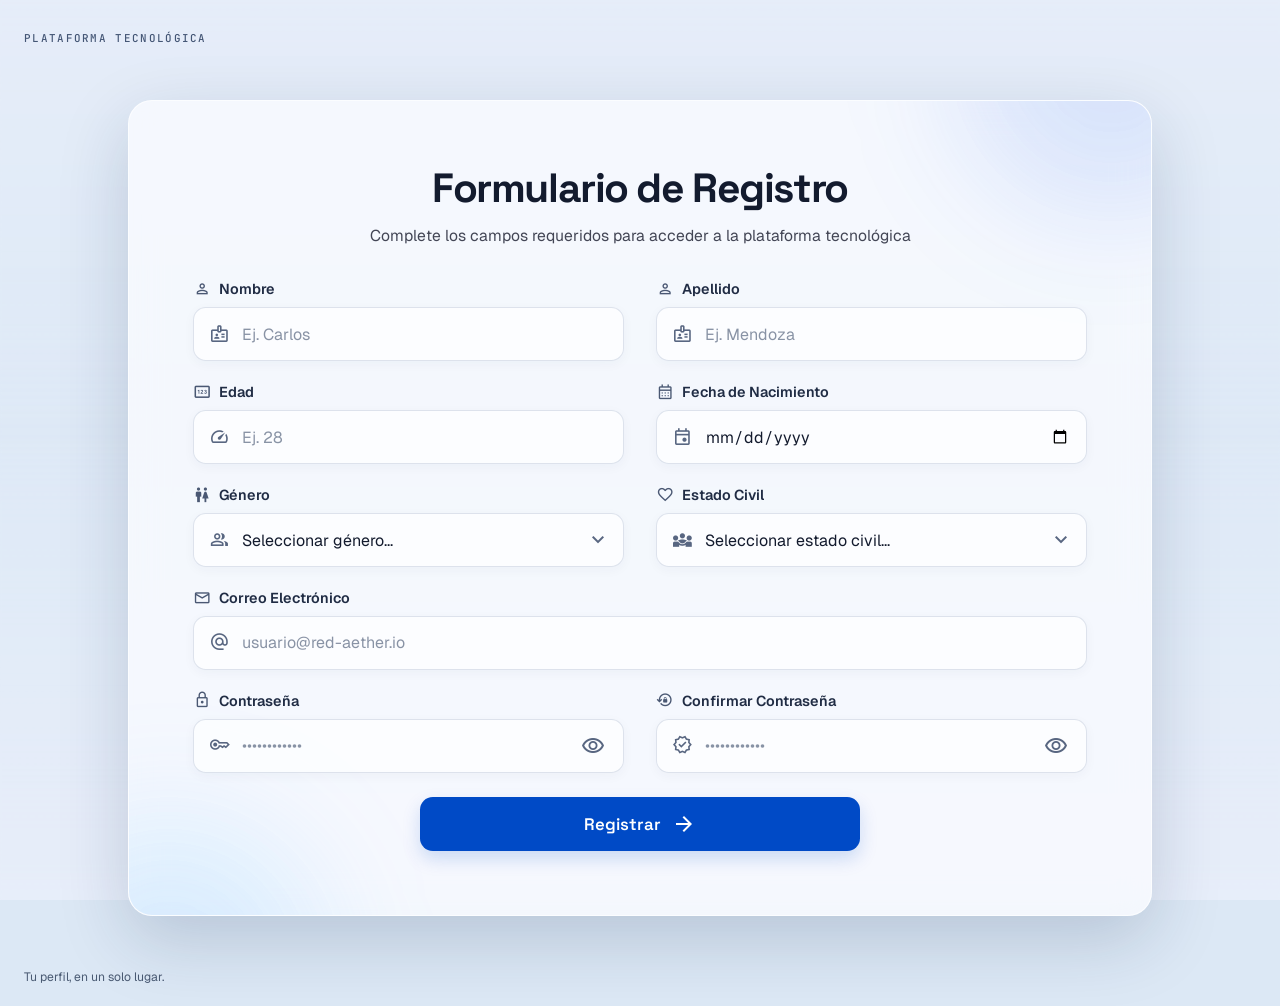
==== index.html @ 420b9424 "se guardan los cambios en los cuatro archivos fundamentales" ====
<!DOCTYPE html>
<html lang="es">
<head>
  <meta charset="UTF-8">
  <meta name="viewport" content="width=device-width, initial-scale=1.0">
  <meta name="theme-color" content="#004ac6">
  <title>Formulario de registro | Aether</title>
  <link rel="preconnect" href="https://fonts.googleapis.com">
  <link rel="preconnect" href="https://fonts.gstatic.com" crossorigin>
  <link href="https://fonts.googleapis.com/css2?family=Geist:wght@400;500;600;700&family=JetBrains+Mono:wght@400;500;600&family=Space+Grotesk:wght@500;600;700&display=swap" rel="stylesheet">
  <link href="https://fonts.googleapis.com/css2?family=Material+Symbols+Outlined:wght,FILL@100..700,0..1&display=swap" rel="stylesheet">
  <link rel="stylesheet" href="style.css">

</head>
<body class="page page-registration">
  <header class="site-header">
   
    <span class="header-caption">PLATAFORMA TECNOLÓGICA</span>

  </header>

  <main class="main-content">
    <section class="glass-card registration-card" aria-labelledby="registrationTitle">
      <div class="ambient ambient-top" aria-hidden="true"></div>
      <div class="ambient ambient-bottom" aria-hidden="true"></div>

      <div class="section-heading">
        <h1 id="registrationTitle">Formulario de Registro</h1>
        <p>Complete los campos requeridos para acceder a la plataforma tecnológica</p>
      </div>

      <form class="registration-form" id="registroForm" onsubmit="handleSubmit(event)">
        <div class="form-grid">
          <div class="form-field">
            <label for="nombre"><span class="material-symbols-outlined" aria-hidden="true">person</span>Nombre</label>
            <div class="input-wrap">
              <span class="material-symbols-outlined input-icon" aria-hidden="true">badge</span>
              <input id="nombre" name="nombre" autocomplete="given-name" placeholder="Ej. Carlos" required type="text">
            </div>
          </div>

          <div class="form-field">
            <label for="apellido"><span class="material-symbols-outlined" aria-hidden="true">person</span>Apellido</label>
            <div class="input-wrap">
              <span class="material-symbols-outlined input-icon" aria-hidden="true">badge</span>
              <input id="apellido" name="apellido" autocomplete="family-name" placeholder="Ej. Mendoza" required type="text">
            </div>
          </div>

          <div class="form-field">
            <label for="edad"><span class="material-symbols-outlined" aria-hidden="true">pin</span>Edad</label>
            <div class="input-wrap">
              <span class="material-symbols-outlined input-icon" aria-hidden="true">speed</span>
              <input id="edad" name="edad" min="14" max="120" placeholder="Ej. 28" required type="number">
            </div>
          </div>

          <div class="form-field">
            <label for="fechaNacimiento"><span class="material-symbols-outlined" aria-hidden="true">calendar_month</span>Fecha de Nacimiento</label>
            <div class="input-wrap">
              <span class="material-symbols-outlined input-icon" aria-hidden="true">event</span>
              <input id="fechaNacimiento" name="fechaNacimiento" autocomplete="bday" required type="date">
            </div>
          </div>

          <div class="form-field">
            <label for="genero"><span class="material-symbols-outlined" aria-hidden="true">wc</span>Género</label>
            <div class="input-wrap">
              <span class="material-symbols-outlined input-icon" aria-hidden="true">group</span>
              <select id="genero" name="genero" required>
                <option disabled selected value="">Seleccionar género...</option>
                <option value="masculino">Masculino</option>
                <option value="femenino">Femenino</option>
                <option value="otro">Otro</option>
                <option value="no-decir">Prefiero no decir</option>
              </select>
              <span class="material-symbols-outlined select-arrow" aria-hidden="true">expand_more</span>
            </div>
          </div>

          <div class="form-field">
            <label for="estadoCivil"><span class="material-symbols-outlined" aria-hidden="true">favorite</span>Estado Civil</label>
            <div class="input-wrap">
              <span class="material-symbols-outlined input-icon" aria-hidden="true">diversity_3</span>
              <select id="estadoCivil" name="estadoCivil" required>
                <option disabled selected value="">Seleccionar estado civil...</option>
                <option value="soltero">Soltero / a</option>
                <option value="casado">Casado / a</option>
                <option value="divorciado">Divorciado / a</option>
                <option value="viudo">Viudo / a</option>
                <option value="union-libre">Unión Libre</option>
              </select>
              <span class="material-symbols-outlined select-arrow" aria-hidden="true">expand_more</span>
            </div>
          </div>

          <div class="form-field form-field-wide">
            <label for="email"><span class="material-symbols-outlined" aria-hidden="true">mail</span>Correo Electrónico</label>
            <div class="input-wrap">
              <span class="material-symbols-outlined input-icon" aria-hidden="true">alternate_email</span>
              <input id="email" name="email" autocomplete="email" placeholder="usuario@red-aether.io" required type="email">
            </div>
          </div>

          <div class="form-field">
            <label for="password"><span class="material-symbols-outlined" aria-hidden="true">lock</span>Contraseña</label>
            <div class="input-wrap">
              <span class="material-symbols-outlined input-icon" aria-hidden="true">key</span>
              <input id="password" name="password" autocomplete="new-password" placeholder="••••••••••••" required type="password">
              <button class="password-toggle" aria-label="Mostrar contraseña" onclick="togglePasswordVisibility('password', 'eyePass1', this)" type="button">
                <span class="material-symbols-outlined" id="eyePass1" aria-hidden="true">visibility</span>
              </button>
            </div>
          </div>

          <div class="form-field">
            <label for="confirmPassword"><span class="material-symbols-outlined" aria-hidden="true">lock_reset</span>Confirmar Contraseña</label>
            <div class="input-wrap">
              <span class="material-symbols-outlined input-icon" aria-hidden="true">verified</span>
              <input id="confirmPassword" name="confirmPassword" autocomplete="new-password" placeholder="••••••••••••" required type="password">
              <button class="password-toggle" aria-label="Mostrar contraseña" onclick="togglePasswordVisibility('confirmPassword', 'eyePass2', this)" type="button">
                <span class="material-symbols-outlined" id="eyePass2" aria-hidden="true">visibility</span>
              </button>
            </div>
          </div>
        </div>

        <div class="status-message" id="statusMessage" role="status" aria-live="polite" hidden>
          <span class="material-symbols-outlined" id="statusIcon" aria-hidden="true">check_circle</span>
          <span id="statusText"></span>
        </div>

        <div class="form-actions">
          <button class="primary-button submit-button" type="submit">
            <span> Registrar </span>
            <span class="material-symbols-outlined" aria-hidden="true">arrow_forward</span>
          </button>
        </div>
      </form>
    </section>
  </main>

  <footer class="site-footer">
    <span>Tu perfil, en un solo lugar.</span>
  </footer>

  <script src="script.js" defer></script>

</body>
</html>
---- style.css ----
:root {
  color-scheme: light;
  font-family: "Geist", sans-serif;
  color: #131b2e;
  background: #dce8f5;
  font-synthesis: none;
  text-rendering: optimizeLegibility;
  -webkit-font-smoothing: antialiased;
  -moz-osx-font-smoothing: grayscale;
  font-optical-sizing: auto;
  --primary: #004ac6;
  --primary-hover: #003ea8;
  --text: #131b2e;
  --muted: #434655;
  --glass: rgba(250, 252, 255, 0.78);
  --field: rgba(255, 255, 255, 0.68);
  --border: rgba(255, 255, 255, 0.68);
  --shadow: 0 24px 70px rgba(19, 39, 78, 0.18);
}


* {
  box-sizing: border-box;
}

html {
  min-width: 320px;
  min-height: 100%;
}

body {
  min-width: 320px;
  min-height: 100vh;
  margin: 0;
  display: flex;
  flex-direction: column;
  position: relative;
  isolation: isolate;
  background: #dce8f5 url("https://lh3.googleusercontent.com/aida-public/[base64]") center / cover fixed;
}

body::before,
body::after {
  content: "";
  position: fixed;
  inset: 0;
  z-index: -1;
  pointer-events: none;
}

body::before {
  background: linear-gradient(180deg, rgba(250, 248, 255, 0.31), rgba(226, 238, 255, 0.08) 48%, rgba(250, 248, 255, 0.38));
}

body::after {
  background: rgba(232, 241, 252, 0.15);
  backdrop-filter: blur(1px);
}

button,
input,
select {
  font: inherit;
}

button,
a,
input,
select {
  -webkit-tap-highlight-color: transparent;
}

a {
  color: inherit;
}

.site-header,
.site-footer {
  width: min(100% - 3rem, 1280px);
  margin-inline: auto;
  display: flex;
  align-items: center;
  justify-content: space-between;
}

.site-header {
  min-height: 76px;
}

.brand {
  display: inline-flex;
  align-items: center;
  gap: 0.55rem;
  color: #123568;
  font-family: "Space Grotesk", sans-serif;
  font-size: 0.95rem;
  font-weight: 700;
  letter-spacing: 0.12em;
  text-decoration: none;
}

.brand .material-symbols-outlined {
  color: var(--primary);
  font-size: 1.65rem;
}

.header-caption,
.eyebrow {
  color: #445675;
  font-family: "JetBrains Mono", monospace;
  font-size: 0.68rem;
  font-weight: 500;
  letter-spacing: 0.12em;
}

.main-content {
  width: 100%;
  flex: 1;
  display: flex;
  align-items: center;
  justify-content: center;
  padding: 1.5rem 1.5rem 2rem;
}

.glass-card {
  position: relative;
  isolation: isolate;
  overflow: hidden;
  border: 1px solid var(--border);
  background: var(--glass);
  box-shadow: var(--shadow);
  backdrop-filter: blur(18px);
  -webkit-backdrop-filter: blur(18px);
}

.registration-card {
  width: min(100%, 1024px);
  min-height: 690px;
  padding: clamp(2rem, 5vw, 4rem);
  border-radius: 1.5rem;
  display: flex;
  flex-direction: column;
  justify-content: center;
}

.ambient {
  position: absolute;
  z-index: -1;
  width: 19rem;
  aspect-ratio: 1;
  border-radius: 50%;
  filter: blur(60px);
  pointer-events: none;
}

.ambient-top {
  top: -12rem;
  right: -7rem;
  background: rgba(37, 99, 235, 0.14);
}

.ambient-bottom {
  bottom: -13rem;
  left: -7rem;
  background: rgba(91, 184, 254, 0.18);
}

.section-heading {
  position: relative;
  margin-bottom: 2rem;
  text-align: center;
}

.eyebrow {
  margin: 0 0 0.6rem;
  color: var(--primary);
}

.section-heading h1,
.welcome-card h1 {
  margin: 0;
  color: var(--text);
  font-family: "Space Grotesk", sans-serif;
  font-weight: 700;
  letter-spacing: -0.035em;
}

.section-heading h1 {
  font-size: clamp(1.9rem, 4vw, 2.55rem);
  line-height: 1.15;
}

.section-heading > p:last-child {
  margin: 0.75rem 0 0;
  color: var(--muted);
  font-size: 0.98rem;
  line-height: 1.55;
}

.registration-form {
  position: relative;
  display: flex;
  flex-direction: column;
  gap: 1.5rem;
}

.form-grid {
  display: grid;
  grid-template-columns: repeat(2, minmax(0, 1fr));
  gap: 1.35rem 2rem;
}

.form-field {
  min-width: 0;
  display: flex;
  flex-direction: column;
  gap: 0.55rem;
}

.form-field-wide {
  grid-column: 1 / -1;
}

.form-field label {
  display: flex;
  align-items: center;
  gap: 0.5rem;
  color: #202c44;
  font-size: 0.9rem;
  font-weight: 600;
}

.form-field label .material-symbols-outlined {
  color: #4a5873;
  font-size: 1.15rem;
}

.input-wrap {
  position: relative;
  display: flex;
  align-items: center;
}

.input-wrap input,
.input-wrap select {
  width: 100%;
  min-width: 0;
  min-height: 54px;
  padding: 0.85rem 1rem 0.85rem 3rem;
  border: 1px solid rgba(97, 119, 158, 0.2);
  border-radius: 0.8rem;
  outline: none;
  background: var(--field);
  color: var(--text);
  box-shadow: 0 3px 12px rgba(19, 39, 78, 0.04);
  transition: border-color 160ms ease, background 160ms ease, box-shadow 160ms ease;
}

.input-wrap input::placeholder {
  color: #68758c;
  opacity: 0.78;
}

.input-wrap input:focus,
.input-wrap select:focus {
  border-color: rgba(0, 74, 198, 0.56);
  background: rgba(255, 255, 255, 0.9);
  box-shadow: 0 0 0 3px rgba(0, 74, 198, 0.12);
}

.input-icon {
  position: absolute;
  left: 1rem;
  z-index: 1;
  color: #586681;
  font-size: 1.3rem;
  pointer-events: none;
}

.input-wrap select {
  appearance: none;
  padding-right: 2.8rem;
  cursor: pointer;
}

.select-arrow {
  position: absolute;
  right: 0.9rem;
  color: #586681;
  pointer-events: none;
}

.password-toggle {
  position: absolute;
  right: 0.85rem;
  display: inline-grid;
  place-items: center;
  padding: 0.35rem;
  border: 0;
  border-radius: 0.5rem;
  background: transparent;
  color: #586681;
  cursor: pointer;
}

.password-toggle:hover,
.password-toggle:focus-visible {
  color: var(--primary);
}

.password-toggle:focus-visible,
.primary-button:focus-visible,
.brand:focus-visible,
.exit-button:focus-visible {
  outline: 3px solid rgba(0, 74, 198, 0.28);
  outline-offset: 3px;
}

.input-wrap input[type="password"],
.input-wrap input[type="text"] {
  padding-right: 3.2rem;
}

.status-message {
  display: flex;
  align-items: flex-start;
  gap: 0.65rem;
  padding: 0.85rem 1rem;
  border: 1px solid rgba(0, 74, 198, 0.14);
  border-radius: 0.75rem;
  background: rgba(255, 255, 255, 0.62);
  color: #173a73;
  font-size: 0.9rem;
  line-height: 1.45;
}

.status-message[hidden] {
  display: none;
}

.status-message.is-error {
  border-color: rgba(186, 26, 26, 0.2);
  background: rgba(255, 247, 246, 0.78);
  color: #93000a;
}

.status-message .material-symbols-outlined {
  flex: 0 0 auto;
  font-size: 1.2rem;
}

.form-actions {
  display: flex;
  justify-content: center;
}

.primary-button {
  min-height: 54px;
  display: inline-flex;
  align-items: center;
  justify-content: center;
  gap: 0.65rem;
  padding: 0.85rem 1.6rem;
  border: 0;
  border-radius: 0.8rem;
  background: var(--primary);
  box-shadow: 0 8px 18px rgba(0, 74, 198, 0.18);
  color: #fff;
  font-family: "Space Grotesk", sans-serif;
  font-size: 1.05rem;
  font-weight: 600;
  text-decoration: none;
  cursor: pointer;
  transition: background 160ms ease, box-shadow 160ms ease, transform 160ms ease;
}

.primary-button:hover {
  transform: translateY(-1px);
  background: var(--primary-hover);
  box-shadow: 0 12px 24px rgba(0, 74, 198, 0.22);
}

.primary-button:active {
  transform: scale(0.99);
}

.submit-button {
  width: min(100%, 440px);
}

.site-footer {
  min-height: 58px;
  color: rgba(38, 55, 83, 0.8);
  font-size: 0.76rem;
}

.welcome-main {
  min-height: min(640px, calc(100vh - 134px));
}

.welcome-card {
  width: min(100%, 640px);
  min-height: 360px;
  padding: clamp(2.5rem, 8vw, 4.5rem) 2rem;
  border-radius: 1.75rem;
  display: flex;
  flex-direction: column;
  align-items: center;
  justify-content: center;
  text-align: center;
  transition: box-shadow 250ms ease, background 250ms ease;
}

.welcome-card:hover {
  background: rgba(250, 252, 255, 0.84);
  box-shadow: 0 28px 80px rgba(19, 39, 78, 0.2);
}

.welcome-card h1 {
  margin: 0 0 0.65rem;
  font-size: clamp(2.8rem, 8vw, 4.3rem);
  line-height: 1.1;
  text-shadow: 0 2px 8px rgba(19, 39, 78, 0.08);
}

.welcome-name {
  min-height: 1.5rem;
  margin: 0 0 2rem;
  color: var(--muted);
  font-size: 1rem;
}

.exit-button {
  min-width: 160px;
}

.exit-button .material-symbols-outlined {
  font-size: 1.2rem;
  transition: transform 160ms ease;
}

.exit-button:hover .material-symbols-outlined {
  transform: translateX(3px);
}

@media (max-width: 680px) {
  .site-header,
  .site-footer {
    width: min(100% - 2rem, 1280px);
  }

  .site-header {
    min-height: 64px;
  }

  .header-caption {
    font-size: 0.58rem;
    letter-spacing: 0.06em;
  }

  .main-content {
    padding: 1rem;
  }

  .registration-card {
    min-height: unset;
    padding: 2rem 1.25rem;
    border-radius: 1.2rem;
  }

  .section-heading {
    margin-bottom: 1.5rem;
  }

  .form-grid {
    grid-template-columns: minmax(0, 1fr);
    gap: 1.1rem;
  }

  .form-field-wide {
    grid-column: auto;
  }

  .registration-form {
    gap: 1.2rem;
  }

  .site-footer {
    min-height: 52px;
    font-size: 0.68rem;
  }

  .welcome-main {
    min-height: calc(100vh - 116px);
  }

  .welcome-card {
    min-height: 320px;
  }
}

@media (prefers-reduced-motion: reduce) {
  *,
  *::before,
  *::after {
    scroll-behavior: auto !important;
    transition-duration: 0.01ms !important;
  }
}
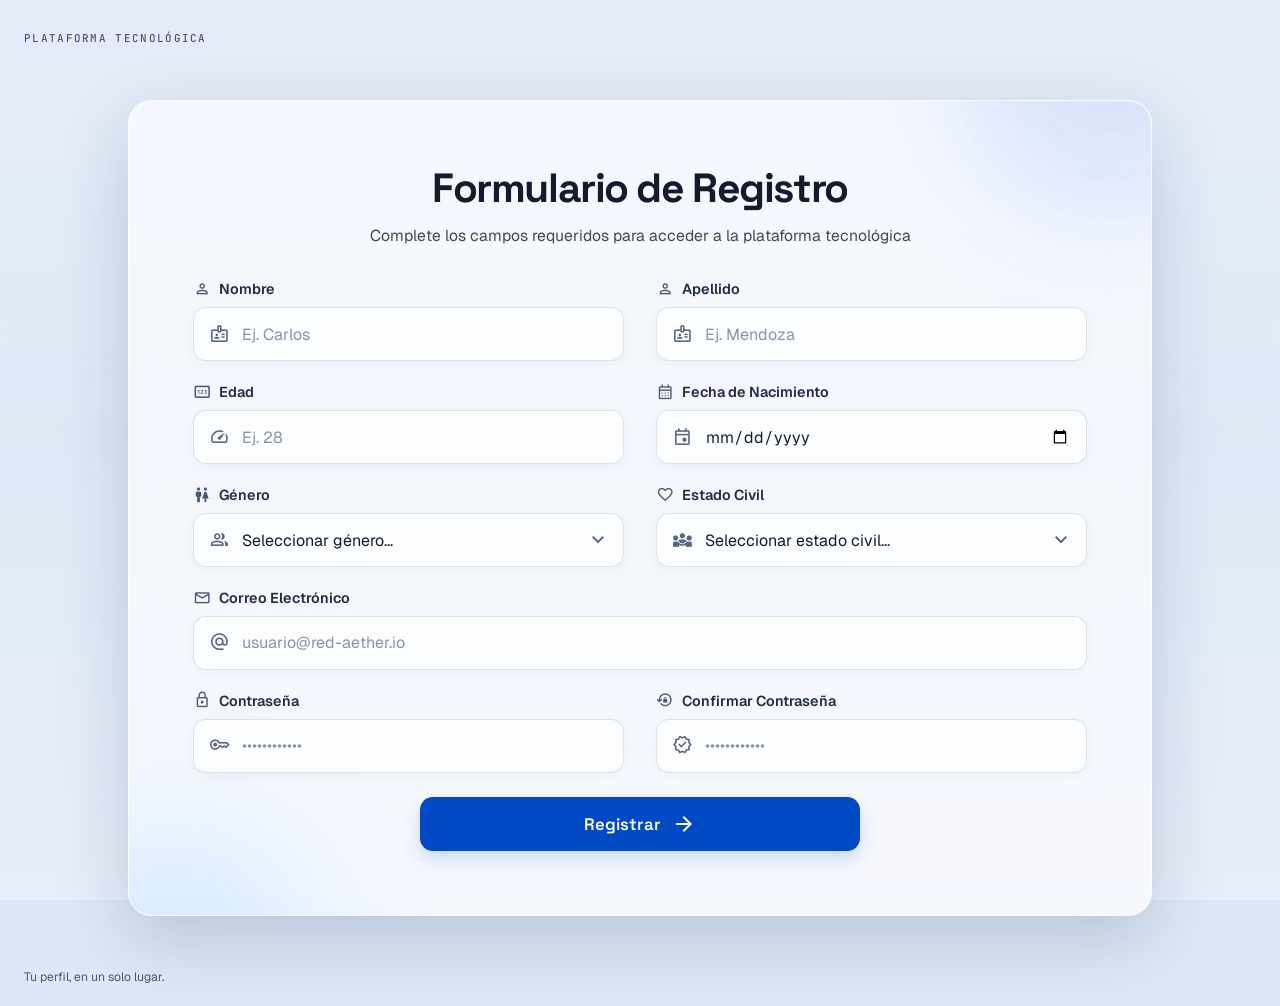
==== commit 6edde68b: "se finaliza el formulario" ====
--- a/index.html
+++ b/index.html
@@ -4,7 +4,7 @@
   <meta charset="UTF-8">
   <meta name="viewport" content="width=device-width, initial-scale=1.0">
   <meta name="theme-color" content="#004ac6">
-  <title>Formulario de registro | Aether</title>
+  <title> Formulario de registro </title>
   <link rel="preconnect" href="https://fonts.googleapis.com">
   <link rel="preconnect" href="https://fonts.gstatic.com" crossorigin>
   <link href="https://fonts.googleapis.com/css2?family=Geist:wght@400;500;600;700&family=JetBrains+Mono:wght@400;500;600&family=Space+Grotesk:wght@500;600;700&display=swap" rel="stylesheet">
@@ -107,9 +107,6 @@
             <div class="input-wrap">
               <span class="material-symbols-outlined input-icon" aria-hidden="true">key</span>
               <input id="password" name="password" autocomplete="new-password" placeholder="••••••••••••" required type="password">
-              <button class="password-toggle" aria-label="Mostrar contraseña" onclick="togglePasswordVisibility('password', 'eyePass1', this)" type="button">
-                <span class="material-symbols-outlined" id="eyePass1" aria-hidden="true">visibility</span>
-              </button>
             </div>
           </div>
 
@@ -118,9 +115,6 @@
             <div class="input-wrap">
               <span class="material-symbols-outlined input-icon" aria-hidden="true">verified</span>
               <input id="confirmPassword" name="confirmPassword" autocomplete="new-password" placeholder="••••••••••••" required type="password">
-              <button class="password-toggle" aria-label="Mostrar contraseña" onclick="togglePasswordVisibility('confirmPassword', 'eyePass2', this)" type="button">
-                <span class="material-symbols-outlined" id="eyePass2" aria-hidden="true">visibility</span>
-              </button>
             </div>
           </div>
         </div>
--- a/style.css
+++ b/style.css
@@ -290,35 +290,11 @@
   pointer-events: none;
 }
 
-.password-toggle {
-  position: absolute;
-  right: 0.85rem;
-  display: inline-grid;
-  place-items: center;
-  padding: 0.35rem;
-  border: 0;
-  border-radius: 0.5rem;
-  background: transparent;
-  color: #586681;
-  cursor: pointer;
-}
-
-.password-toggle:hover,
-.password-toggle:focus-visible {
-  color: var(--primary);
-}
-
-.password-toggle:focus-visible,
 .primary-button:focus-visible,
 .brand:focus-visible,
 .exit-button:focus-visible {
   outline: 3px solid rgba(0, 74, 198, 0.28);
   outline-offset: 3px;
-}
-
-.input-wrap input[type="password"],
-.input-wrap input[type="text"] {
-  padding-right: 3.2rem;
 }
 
 .status-message {
@@ -423,13 +399,6 @@
   text-shadow: 0 2px 8px rgba(19, 39, 78, 0.08);
 }
 
-.welcome-name {
-  min-height: 1.5rem;
-  margin: 0 0 2rem;
-  color: var(--muted);
-  font-size: 1rem;
-}
-
 .exit-button {
   min-width: 160px;
 }
